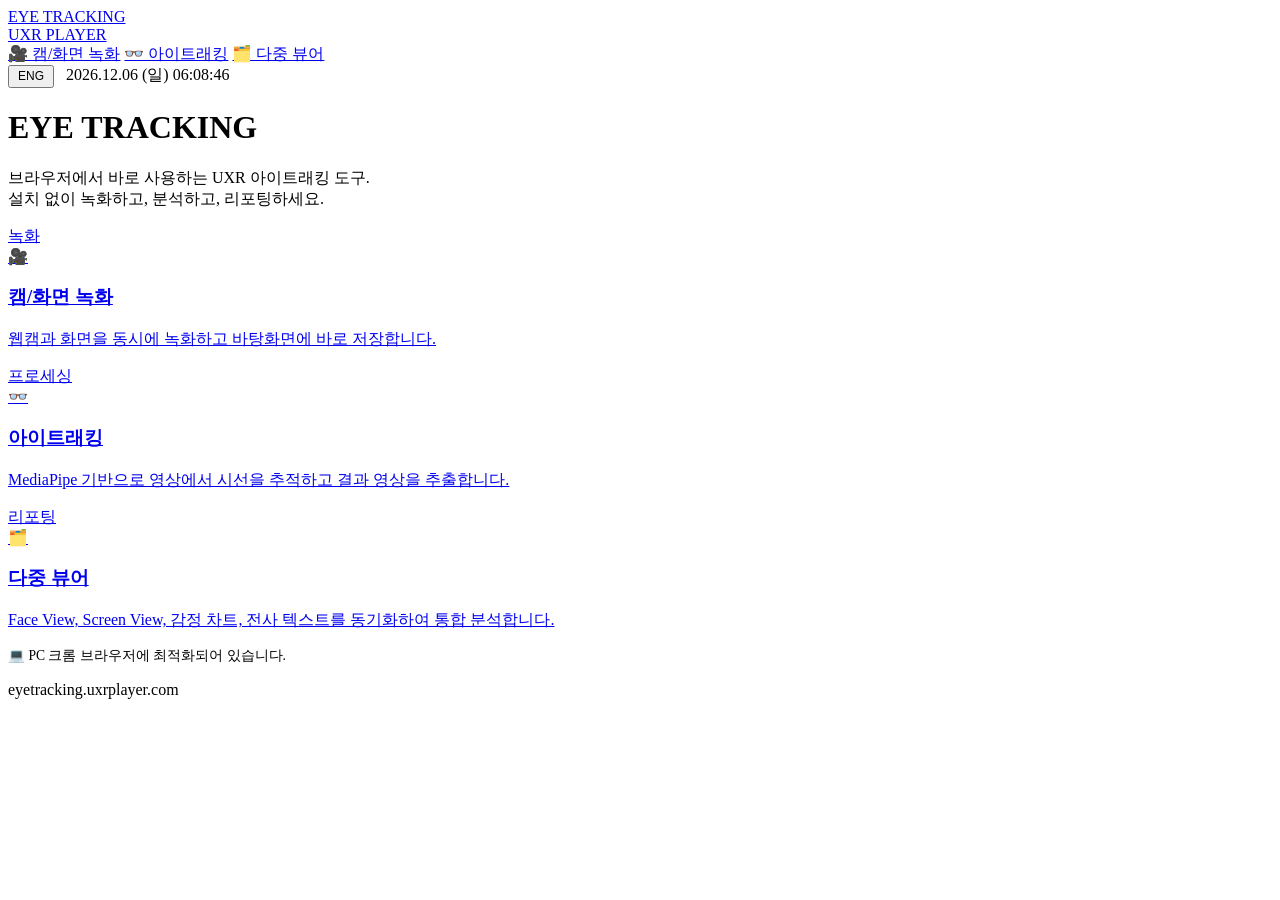
==== index.html @ 28422d71 "Add files via upload" ====
<!DOCTYPE html>
<html lang="ko">
<head>
    <meta charset="UTF-8">
    <meta name="viewport" content="width=device-width, initial-scale=1.0">
    <title>Free Web Browser Eye Tracking | 무료 웹 브라우저 아이트래킹 도구 - UXR Player</title>
    <meta name="description" content="Test eye tracking for free in your browser without installation. Record, analyze, and visualize UX research data instantly. 설치 없이 브라우저에서 무료로 아이트래킹을 테스트하세요. 웹캠 녹화, 시선 추적 분석, 다중 뷰어 시각화를 제공합니다.">
    <meta name="keywords" content="eye tracking, free eye tracking, UX research, browser eye tracking, webcam eye tracking, 아이트래킹, 무료 아이트래킹, 시선 추적, UX 리서치, 웹캠 시선 추적">
    <meta name="author" content="UXR Player">
    
    <!-- Open Graph / Facebook -->
    <meta property="og:type" content="website">
    <meta property="og:url" content="https://eyetracking.uxrplayer.com/">
    <meta property="og:title" content="Free Web Browser Eye Tracking | 무료 웹 브라우저 아이트래킹 도구">
    <meta property="og:description" content="Test eye tracking for free in your browser without installation. 설치 없이 웹브라우저에서 바로 아이트래킹을 무료로 테스트해 보세요.">
    <meta property="og:image" content="https://eyetracking.uxrplayer.com/static/og-image.jpg">

    <!-- Twitter -->
    <meta property="twitter:card" content="summary_large_image">
    <meta property="twitter:url" content="https://eyetracking.uxrplayer.com/">
    <meta property="twitter:title" content="Free Web Browser Eye Tracking | 무료 웹 브라우저 아이트래킹 도구">
    <meta property="twitter:description" content="Test eye tracking for free in your browser without installation. 설치 없이 웹브라우저에서 바로 아이트래킹을 무료로 테스트해 보세요.">
    <meta property="twitter:image" content="https://eyetracking.uxrplayer.com/static/og-image.jpg">
    <link rel="stylesheet" href="static/css/style.css">
    <link href="https://fonts.googleapis.com/css2?family=Inter:wght@400;500;600;700;800&display=swap" rel="stylesheet">
</head>
<body>

    <!-- Topbar Navigation -->
    <nav class="topbar-nav">
        <a href="index.html" class="topbar-logo">
            <div>
                <div class="logo-text">EYE TRACKING</div>
                <div class="logo-sub">UXR PLAYER</div>
            </div>
        </a>
        <div class="topbar-menu">
            <a href="record.html" data-i18n="🎥 캠/화면 녹화">🎥 캠/화면 녹화</a>
            <a href="eyetracking.html" data-i18n="👓 아이트래킹">👓 아이트래킹</a>
            <a href="viewer.html" data-i18n="🗂️ 다중 뷰어">🗂️ 다중 뷰어</a>
        </div>
        <div class="topbar-right">
            <button id="langToggle" class="btn outline" style="padding: 0.15rem 0.5rem; font-size: 0.75rem; min-width: 40px; margin-right: 8px;">ENG</button>
            <span class="currentTimeDisplay"></span>
        </div>
    </nav>

    <div class="layout-wrapper">
        <main class="main-content">
            <div class="landing-container">
                <div class="landing-hero">
                    <h1 data-i18n="EYE TRACKING">EYE TRACKING</h1>
                    <p data-i18n="landing_desc">브라우저에서 바로 사용하는 UXR 아이트래킹 도구.<br>설치 없이 녹화하고, 분석하고, 리포팅하세요.</p>
                </div>

                <div class="landing-cards">
                    <!-- 녹화 - 캠/화면 녹화 -->
                    <a href="record.html" class="landing-card" id="cardRecord">
                        <span class="card-category" data-i18n="녹화">녹화</span>
                        <div class="landing-card-icon recording">🎥</div>
                        <h3 data-i18n="캠/화면 녹화">캠/화면 녹화</h3>
                        <p data-i18n="record_desc">웹캠과 화면을 동시에 녹화하고 바탕화면에 바로 저장합니다.</p>
                    </a>

                    <!-- 프로세싱 - 아이트래킹 -->
                    <a href="eyetracking.html" class="landing-card" id="cardEyetracking">
                        <span class="card-category" data-i18n="프로세싱">프로세싱</span>
                        <div class="landing-card-icon processing">👓</div>
                        <h3 data-i18n="아이트래킹">아이트래킹</h3>
                        <p data-i18n="process_desc">MediaPipe 기반으로 영상에서 시선을 추적하고 결과 영상을 추출합니다.</p>
                    </a>

                    <!-- 리포팅 - 다중 뷰어 -->
                    <a href="viewer.html" class="landing-card" id="cardViewer">
                        <span class="card-category" data-i18n="리포팅">리포팅</span>
                        <div class="landing-card-icon reporting">🗂️</div>
                        <h3 data-i18n="다중 뷰어">다중 뷰어</h3>
                        <p data-i18n="viewer_desc">Face View, Screen View, 감정 차트, 전사 텍스트를 동기화하여 통합 분석합니다.</p>
                    </a>
                </div>

                <div class="landing-footer">
                    <p style="font-size: 0.85rem; color: var(--text-secondary); margin-bottom: 0.25rem;" data-i18n="footer_note">💻 PC 크롬 브라우저에 최적화되어 있습니다.</p>
                    <p>eyetracking.uxrplayer.com</p>
                </div>
            </div>
        </main>
    </div>

    <script src="static/js/i18n.js"></script>
    <script>
    // Clock
    function updateTime() {
        const now = new Date();
        const yyyy = now.getFullYear();
        const mm = String(now.getMonth() + 1).padStart(2, '0');
        const dd = String(now.getDate()).padStart(2, '0');
        const days = ['일', '월', '화', '수', '목', '금', '토'];
        const day = days[now.getDay()];
        const hh = String(now.getHours()).padStart(2, '0');
        const min = String(now.getMinutes()).padStart(2, '0');
        const ss = String(now.getSeconds()).padStart(2, '0');
        document.querySelectorAll('.currentTimeDisplay').forEach(el => {
            el.textContent = `${yyyy}.${mm}.${dd} (${day}) ${hh}:${min}:${ss}`;
        });
    }
    setInterval(updateTime, 1000);
    updateTime();
    </script>
</body>
</html>
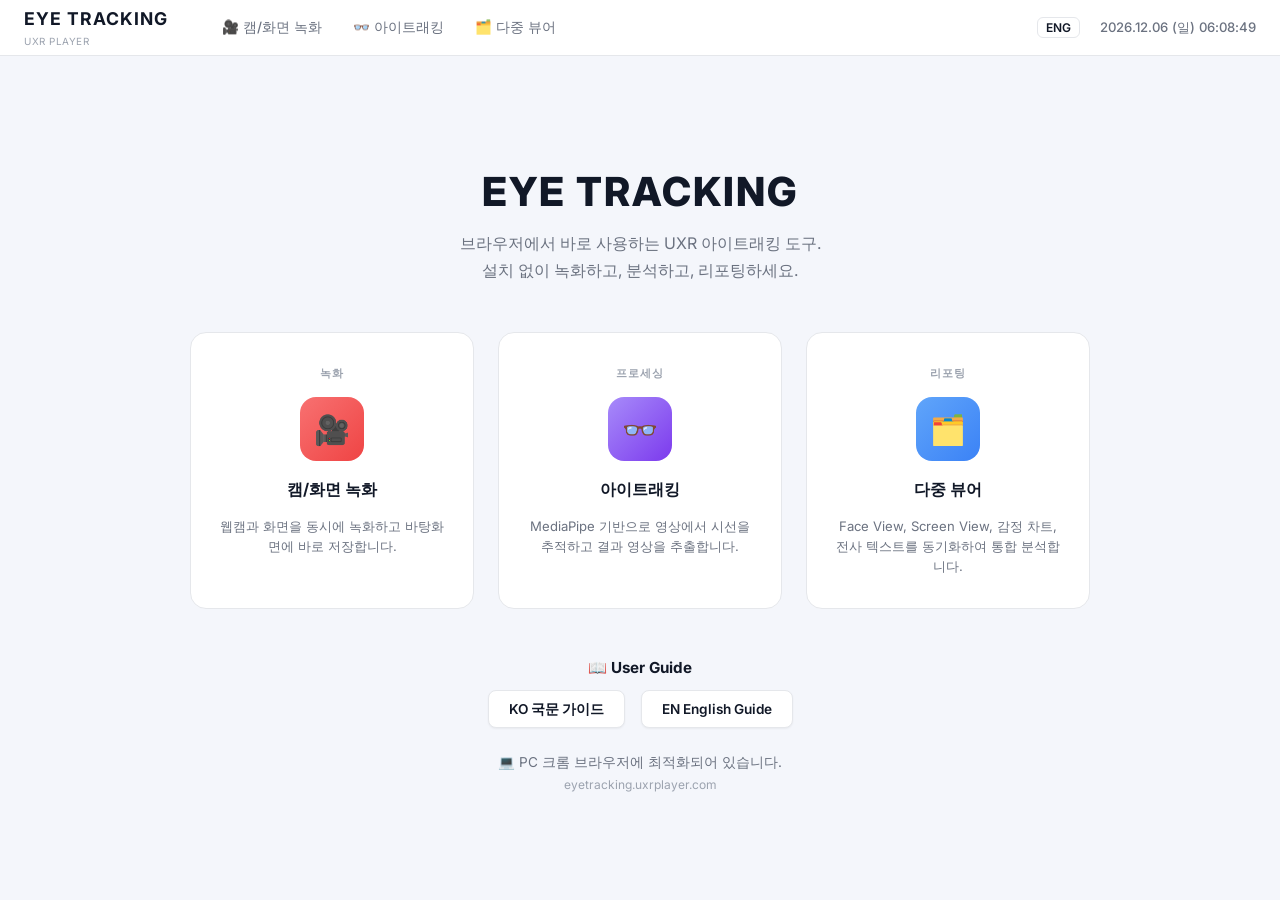
==== commit aa49e803: "Add User Guide and update index links" ====
--- a/index.html
+++ b/index.html
@@ -80,6 +80,13 @@
                 </div>
 
                 <div class="landing-footer">
+                    <div style="margin-bottom: 1.5rem;">
+                        <p style="font-size: 0.95rem; font-weight: 700; color: var(--text-primary); margin-bottom: 0.6rem;">📖 User Guide</p>
+                        <div style="display: flex; gap: 1rem; justify-content: center;">
+                            <a href="guide_ko.html" style="display: inline-flex; align-items: center; gap: 6px; padding: 0.5rem 1.25rem; background: #fff; border: 1px solid var(--border-color); border-radius: 8px; text-decoration: none; color: var(--text-primary); font-size: 0.85rem; font-weight: 600; transition: all 0.2s; box-shadow: var(--shadow-sm);" onmouseover="this.style.borderColor='#3b82f6';this.style.transform='translateY(-2px)'" onmouseout="this.style.borderColor='';this.style.transform=''">KO 국문 가이드</a>
+                            <a href="guide_en.html" style="display: inline-flex; align-items: center; gap: 6px; padding: 0.5rem 1.25rem; background: #fff; border: 1px solid var(--border-color); border-radius: 8px; text-decoration: none; color: var(--text-primary); font-size: 0.85rem; font-weight: 600; transition: all 0.2s; box-shadow: var(--shadow-sm);" onmouseover="this.style.borderColor='#3b82f6';this.style.transform='translateY(-2px)'" onmouseout="this.style.borderColor='';this.style.transform=''">EN English Guide</a>
+                        </div>
+                    </div>
                     <p style="font-size: 0.85rem; color: var(--text-secondary); margin-bottom: 0.25rem;" data-i18n="footer_note">💻 PC 크롬 브라우저에 최적화되어 있습니다.</p>
                     <p>eyetracking.uxrplayer.com</p>
                 </div>
--- a/static/css/style.css
+++ b/static/css/style.css
@@ -0,0 +1,819 @@
+/* Color Variables - Light Theme based on DRK CRM */
+:root {
+    --bg-app: #f4f6fb; /* Subtle grey-blue background */
+    --bg-sidebar: #ffffff;
+    --bg-card: #ffffff;
+    
+    --text-primary: #111827;
+    --text-secondary: #6b7280;
+    --text-light: #9ca3af;
+    
+    --accent-blue: #3b82f6;
+    --accent-blue-hover: #2563eb;
+    --action-dark: #1f2937; /* Very dark grayish blue, like the button in screenshot */
+    --action-dark-hover: #111827;
+    
+    --border-color: #e5e7eb;
+    --border-radius: 8px;
+    --shadow-sm: 0 1px 2px 0 rgba(0, 0, 0, 0.05);
+    
+    --sidebar-width: 250px;
+    --card-height: 350px;
+    --topbar-height: 56px;
+}
+
+* {
+    box-sizing: border-box;
+    margin: 0;
+    padding: 0;
+}
+
+body {
+    font-family: 'Inter', -apple-system, BlinkMacSystemFont, "Segoe UI", Roboto, sans-serif;
+    background-color: var(--bg-app);
+    color: var(--text-primary);
+    line-height: 1.5;
+    height: 100vh;
+    overflow: hidden;
+}
+
+/* ========== Topbar Navigation (replaces sidebar) ========== */
+.topbar-nav {
+    position: fixed;
+    top: 0;
+    left: 0;
+    right: 0;
+    height: var(--topbar-height);
+    background: #fff;
+    border-bottom: 1px solid var(--border-color);
+    display: flex;
+    align-items: center;
+    padding: 0 1.5rem;
+    z-index: 100;
+    gap: 1.5rem;
+}
+
+.topbar-logo {
+    display: flex;
+    align-items: center;
+    gap: 0.5rem;
+    text-decoration: none;
+    flex-shrink: 0;
+}
+
+.topbar-logo .logo-text {
+    font-size: 1.1rem;
+    font-weight: 700;
+    letter-spacing: 1px;
+    color: var(--text-primary);
+}
+
+.topbar-logo .logo-sub {
+    font-size: 0.62rem;
+    color: var(--text-light);
+    letter-spacing: 0.5px;
+    text-transform: uppercase;
+    margin-top: 1px;
+}
+
+.topbar-menu {
+    display: flex;
+    align-items: center;
+    gap: 0.25rem;
+    margin-left: 1rem;
+}
+
+.topbar-menu a {
+    display: flex;
+    align-items: center;
+    gap: 5px;
+    padding: 0.4rem 0.85rem;
+    color: var(--text-secondary);
+    text-decoration: none;
+    border-radius: 6px;
+    font-size: 0.85rem;
+    font-weight: 500;
+    transition: all 0.2s;
+    white-space: nowrap;
+}
+
+.topbar-menu a:hover {
+    background-color: #f3f4f6;
+    color: var(--text-primary);
+}
+
+.topbar-menu a.active {
+    background-color: #eff6ff;
+    color: var(--accent-blue);
+    font-weight: 600;
+}
+
+.topbar-right {
+    margin-left: auto;
+    display: flex;
+    align-items: center;
+    gap: 0.75rem;
+    font-size: 0.82rem;
+    color: var(--text-secondary);
+    font-weight: 500;
+}
+
+/* Layout with topbar */
+.layout-wrapper {
+    display: flex;
+    flex-direction: column;
+    height: 100vh;
+    padding-top: var(--topbar-height);
+}
+
+/* Main Content Area */
+.main-content {
+    flex: 1;
+    display: flex;
+    flex-direction: column;
+    min-width: 0;
+    overflow: hidden;
+}
+
+/* Dashboard Content */
+.dashboard-scroll-area {
+    flex: 1;
+    overflow-y: auto;
+    padding: 2rem;
+}
+
+.dashboard-container {
+    max-width: 1400px;
+    margin: 0 auto;
+}
+
+/* ========== Landing Page ========== */
+.landing-container {
+    display: flex;
+    flex-direction: column;
+    align-items: center;
+    justify-content: center;
+    min-height: calc(100vh - var(--topbar-height));
+    padding: 2rem;
+}
+
+.landing-hero {
+    text-align: center;
+    margin-bottom: 3rem;
+}
+
+.landing-hero h1 {
+    font-size: 2.5rem;
+    font-weight: 800;
+    color: var(--text-primary);
+    margin-bottom: 0.5rem;
+    letter-spacing: 2px;
+}
+
+.landing-hero p {
+    font-size: 1rem;
+    color: var(--text-secondary);
+    max-width: 500px;
+    margin: 0 auto;
+    line-height: 1.7;
+}
+
+.landing-cards {
+    display: grid;
+    grid-template-columns: repeat(3, 1fr);
+    gap: 1.5rem;
+    max-width: 900px;
+    width: 100%;
+}
+
+@media (max-width: 768px) {
+    .landing-cards {
+        grid-template-columns: 1fr;
+        max-width: 400px;
+    }
+    .landing-hero h1 {
+        font-size: 1.8rem;
+    }
+}
+
+.landing-card {
+    background: #fff;
+    border-radius: 16px;
+    border: 1px solid var(--border-color);
+    padding: 2rem 1.5rem;
+    text-align: center;
+    cursor: pointer;
+    transition: all 0.25s ease;
+    text-decoration: none;
+    color: inherit;
+    display: flex;
+    flex-direction: column;
+    align-items: center;
+    gap: 1rem;
+}
+
+.landing-card:hover {
+    box-shadow: 0 8px 30px rgba(0, 0, 0, 0.08);
+    transform: translateY(-4px);
+    border-color: var(--accent-blue);
+}
+
+.landing-card-icon {
+    width: 64px;
+    height: 64px;
+    border-radius: 16px;
+    display: flex;
+    align-items: center;
+    justify-content: center;
+    font-size: 1.8rem;
+}
+
+.landing-card-icon.reporting { background: linear-gradient(135deg, #60a5fa, #3b82f6); }
+.landing-card-icon.recording { background: linear-gradient(135deg, #f87171, #ef4444); }
+.landing-card-icon.processing { background: linear-gradient(135deg, #a78bfa, #7c3aed); }
+
+.landing-card h3 {
+    font-size: 1rem;
+    font-weight: 700;
+    margin: 0;
+}
+
+.landing-card p {
+    font-size: 0.82rem;
+    color: var(--text-secondary);
+    line-height: 1.5;
+    margin: 0;
+}
+
+.landing-card .card-category {
+    font-size: 0.68rem;
+    font-weight: 600;
+    text-transform: uppercase;
+    letter-spacing: 1px;
+    color: var(--text-light);
+}
+
+.landing-footer {
+    margin-top: 3rem;
+    font-size: 0.75rem;
+    color: var(--text-light);
+    text-align: center;
+}
+
+/* ========== Original Component Styles (preserved) ========== */
+
+/* Tabs Header */
+.top-nav {
+    background-color: var(--bg-card);
+    border-bottom: 1px solid var(--border-color);
+    padding: 0 2rem;
+    display: flex;
+    align-items: flex-end;
+    height: 60px;
+}
+
+.tabs {
+    display: flex;
+    gap: 2rem;
+}
+
+.tab {
+    background: none;
+    border: none;
+    padding: 1rem 0;
+    font-size: 1rem;
+    color: var(--text-secondary);
+    font-weight: 500;
+    cursor: pointer;
+    border-bottom: 3px solid transparent;
+}
+
+.tab:hover {
+    color: var(--text-primary);
+}
+
+.tab.active {
+    color: var(--text-primary);
+    border-bottom-color: var(--accent-blue);
+}
+
+/* Cards unifying design */
+.summary-card, .video-card, .controls-card, .graph-card, .transcript-card {
+    background-color: var(--bg-card);
+    border-radius: var(--border-radius);
+    border: 1px solid var(--border-color);
+    box-shadow: var(--shadow-sm);
+    padding: 1.5rem;
+}
+
+.summary-card {
+    margin-bottom: 1.5rem;
+    padding: 1rem 1.5rem;
+    background-color: #f8fafc;
+    border: 1px solid #e2e8f0;
+}
+
+.sidebar-status-box {
+    margin-top: 1rem;
+    padding: 1rem;
+    background-color: #f8fafc;
+    border: 1px solid #e2e8f0;
+    border-radius: var(--border-radius);
+}
+
+.status-badge {
+    display: inline-block;
+    padding: 0.25rem 0.6rem;
+    background-color: #e0e7ff;
+    color: #4f46e5;
+    border-radius: 999px;
+    font-size: 0.8rem;
+    font-weight: 600;
+    margin-bottom: 0.75rem;
+}
+
+.session-info {
+    font-size: 0.85rem;
+    color: var(--text-secondary);
+    line-height: 1.4;
+    display: block;
+}
+
+h3 {
+    font-size: 1rem;
+    color: var(--text-primary);
+    margin-bottom: 1rem;
+    font-weight: 600;
+}
+
+/* Video & Canvas Elements */
+.video-container {
+    flex: 1 1 0%;
+    position: relative;
+    width: 100%;
+    height: 100%;
+    min-height: 0;
+    background-color: #000;
+    border-radius: 6px;
+    overflow: hidden;
+}
+
+video {
+    width: 100%;
+    height: 100%;
+    object-fit: contain;
+    border-radius: 6px;
+    background-color: #000;
+    display: block;
+}
+
+.open-video-badge {
+    position: absolute;
+    top: 10px;
+    left: 10px;
+    background-color: rgba(0, 0, 0, 0.6);
+    color: white;
+    padding: 6px 12px;
+    border-radius: 6px;
+    font-size: 0.8rem;
+    font-weight: 500;
+    cursor: pointer;
+    z-index: 10;
+    border: 1px solid rgba(255,255,255,0.2);
+    backdrop-filter: blur(4px);
+    transition: all 0.2s;
+    opacity: 0.7;
+}
+
+.open-video-badge:hover {
+    opacity: 1;
+    background-color: rgba(0, 0, 0, 0.8);
+    transform: scale(1.05);
+}
+
+.controls-card {
+    display: flex;
+    flex-wrap: wrap;
+    align-items: center;
+    gap: 1.5rem;
+    margin-bottom: 0.25rem;
+    background-color: var(--bg-card);
+    border-radius: var(--border-radius);
+    border: 1px solid var(--border-color);
+    box-shadow: var(--shadow-sm);
+    padding: 0.4rem 1.25rem;
+}
+
+.controls-card .btn {
+    padding: 0.3rem 1rem;
+    font-size: 0.9rem;
+    white-space: nowrap;
+}
+
+.timeline-container {
+    flex: 1;
+    display: flex;
+    align-items: center;
+    gap: 1.5rem;
+    min-width: 200px;
+}
+
+input[type="range"] {
+    flex: 1;
+    accent-color: var(--accent-blue);
+    height: 4px;
+    border-radius: 2px;
+}
+
+.time-display {
+    font-family: monospace;
+    color: var(--text-secondary);
+    font-size: 0.9rem;
+    white-space: nowrap;
+}
+
+.height-control-container {
+    display: flex;
+    align-items: center;
+    gap: 0.75rem;
+    padding-left: 1rem;
+    border-left: 1px solid var(--border-color);
+    white-space: nowrap;
+}
+
+.height-control-container label {
+    font-size: 0.85rem;
+    color: var(--text-secondary);
+    font-weight: 500;
+}
+
+.height-slider {
+    width: 100px;
+    accent-color: var(--accent-blue);
+    height: 4px;
+    border-radius: 2px;
+}
+
+/* Grid Layout for Viewer */
+.quadrant-grid {
+    display: grid;
+    grid-template-columns: 1fr; /* Default Vertical Layout */
+    gap: 1.25rem;
+    margin-bottom: 1.5rem;
+}
+
+.quadrant-grid.horizontal-layout {
+    grid-template-columns: 1fr 1fr; /* Horizontal Layout Toggle */
+}
+
+.draggable-card {
+    background-color: var(--bg-card);
+    border-radius: var(--border-radius);
+    border: 1px solid var(--border-color);
+    box-shadow: var(--shadow-sm);
+    padding: 1.25rem;
+    display: flex;
+    flex-direction: column;
+    height: var(--card-height);
+}
+
+.draggable-card.dragging {
+    opacity: 0.5;
+    border: 2px dashed var(--accent-blue);
+}
+
+.draggable-card.drag-over {
+    border: 2px dashed var(--accent-blue);
+    background-color: #eff6ff;
+}
+
+.drag-header {
+    display: flex;
+    justify-content: space-between;
+    align-items: center;
+    margin-bottom: 1rem;
+    cursor: grab;
+}
+
+.header-actions {
+    display: flex;
+    align-items: center;
+    gap: 0.75rem;
+}
+
+.delete-widget {
+    cursor: pointer;
+    font-size: 1.1rem;
+    opacity: 0.4;
+    transition: opacity 0.2s, transform 0.2s;
+}
+
+.delete-widget:hover {
+    opacity: 1;
+    transform: scale(1.1);
+}
+
+.drag-header:active {
+    cursor: grabbing;
+}
+
+.drag-header h3 {
+    margin-bottom: 0;
+}
+
+.drag-handle {
+    color: var(--text-light);
+    font-size: 1.2rem;
+    line-height: 1;
+    user-select: none;
+}
+
+.drag-handle:hover {
+    color: var(--text-secondary);
+}
+
+.chart-wrapper {
+    flex: 1 1 0%;
+    position: relative;
+    width: 100%;
+    height: 100%;
+    min-height: 0;
+}
+
+.transcript-box {
+    flex: 1 1 0%;
+    height: 100%;
+    min-height: 0;
+    overflow-y: auto;
+    background-color: #f9fafb;
+    padding: 1rem;
+    border-radius: 6px;
+    border: 1px solid var(--border-color);
+}
+
+/* Add Widget Card */
+.add-widget-card {
+    border: 2px dashed var(--text-light);
+    border-radius: var(--border-radius);
+    display: flex;
+    flex-direction: column;
+    justify-content: center;
+    align-items: center;
+    cursor: pointer;
+    height: var(--card-height);
+    background-color: transparent;
+    transition: all 0.2s;
+    color: var(--text-secondary);
+}
+
+.add-widget-card:hover {
+    border-color: var(--accent-blue);
+    background-color: rgba(59, 130, 246, 0.05);
+    color: var(--accent-blue);
+}
+
+.add-widget-card .add-icon {
+    font-size: 3rem;
+    font-weight: 300;
+    margin-bottom: 0.5rem;
+    line-height: 1;
+}
+
+.bio-section, .biometrics-section {
+    display: grid;
+    grid-template-columns: 1fr 1fr;
+    gap: 1.5rem;
+    margin-bottom: 2rem;
+}
+
+.bio-card {
+    background-color: var(--bg-card);
+    border-radius: var(--border-radius);
+    border: 1px solid var(--border-color);
+    box-shadow: var(--shadow-sm);
+    padding: 1.25rem;
+    display: flex;
+    flex-direction: column;
+    height: var(--card-height);
+}
+
+.bio-wrapper {
+    flex: 1 1 0%;
+    height: 100%;
+    position: relative;
+    width: 100%;
+    min-height: 0;
+}
+
+.placeholder-text {
+    color: var(--text-secondary);
+    font-size: 0.95rem;
+}
+
+/* Buttons */
+.btn {
+    padding: 0.6rem 1.25rem;
+    border: none;
+    border-radius: 6px;
+    font-weight: 600;
+    font-size: 0.95rem;
+    cursor: pointer;
+    transition: all 0.2s;
+    font-family: inherit;
+}
+
+.btn.dark-action {
+    background-color: var(--action-dark);
+    color: #ffffff;
+}
+
+.btn.dark-action:hover {
+    background-color: var(--action-dark-hover);
+}
+
+.btn.outline {
+    background-color: transparent;
+    border: 1px solid var(--border-color);
+    color: var(--text-primary);
+}
+
+.btn.outline:hover {
+    background-color: #f3f4f6;
+    border-color: #d1d5db;
+}
+
+.full-width {
+    width: 100%;
+}
+
+/* Modal */
+.modal {
+    position: fixed;
+    inset: 0;
+    background-color: rgba(17, 24, 39, 0.5);
+    backdrop-filter: blur(2px);
+    display: flex;
+    justify-content: center;
+    align-items: center;
+    z-index: 100;
+}
+
+.modal.hidden {
+    display: none;
+}
+
+.modal-content {
+    background-color: var(--bg-card);
+    padding: 2.5rem;
+    border-radius: 12px;
+    width: 100%;
+    max-width: 500px;
+    box-shadow: 0 20px 25px -5px rgba(0, 0, 0, 0.1), 0 10px 10px -5px rgba(0, 0, 0, 0.04);
+}
+
+.modal-title {
+    font-size: 1.25rem;
+    margin-bottom: 2rem;
+    color: var(--text-primary);
+    font-weight: 700;
+}
+
+.close-btn {
+    position: absolute;
+    top: 1.5rem;
+    right: 1.5rem;
+    font-size: 1.5rem;
+    cursor: pointer;
+    color: var(--text-light);
+    line-height: 1;
+}
+
+.close-btn:hover {
+    color: var(--text-primary);
+}
+
+.form-group {
+    margin-bottom: 1.5rem;
+}
+
+.form-group label {
+    display: block;
+    margin-bottom: 0.5rem;
+    font-size: 0.9rem;
+    color: var(--text-secondary);
+    font-weight: 500;
+}
+
+.file-input {
+    width: 100%;
+    padding: 0.75rem;
+    background-color: #f9fafb;
+    border: 1px solid var(--border-color);
+    border-radius: 6px;
+    color: var(--text-primary);
+    font-size: 0.9rem;
+}
+
+.file-input:focus {
+    outline: none;
+    border-color: var(--accent-blue);
+    background-color: #ffffff;
+}
+
+/* ---------- Global Toast Notifications ---------- */
+#globalToastContainer {
+    position: fixed;
+    top: 16px;
+    right: 16px;
+    z-index: 10000;
+    display: flex;
+    flex-direction: column;
+    gap: 8px;
+    pointer-events: none;
+}
+
+.global-toast {
+    pointer-events: auto;
+    padding: 10px 18px;
+    border-radius: 10px;
+    font-size: 0.82rem;
+    font-weight: 600;
+    font-family: 'Inter', sans-serif;
+    line-height: 1.5;
+    max-width: 420px;
+    box-shadow: 0 8px 24px rgba(0, 0, 0, 0.12);
+    backdrop-filter: blur(12px);
+    opacity: 0;
+    transform: translateX(100%);
+    transition: opacity 0.35s ease, transform 0.35s ease;
+}
+
+.global-toast.toast-visible {
+    opacity: 1;
+    transform: translateX(0);
+}
+
+.global-toast.toast-exit {
+    opacity: 0;
+    transform: translateX(100%);
+}
+
+.toast-success {
+    background: rgba(240, 253, 244, 0.95);
+    color: #15803d;
+    border: 1px solid rgba(34, 197, 94, 0.3);
+}
+
+.toast-error {
+    background: rgba(254, 242, 242, 0.95);
+    color: #b91c1c;
+    border: 1px solid rgba(239, 68, 68, 0.3);
+}
+
+.toast-warning {
+    background: rgba(254, 252, 232, 0.95);
+    color: #a16207;
+    border: 1px solid rgba(234, 179, 8, 0.3);
+}
+
+/* ========== Responsive ========== */
+@media (max-width: 768px) {
+    .topbar-nav {
+        padding: 0.5rem 0.75rem;
+        gap: 0.5rem;
+        height: 64px;
+        align-items: flex-start;
+        position: relative;
+    }
+    .topbar-menu {
+        margin-top: 4px;
+    }
+    .topbar-menu a {
+        padding: 0.35rem 0.4rem;
+        font-size: 0.75rem;
+    }
+    .topbar-logo .logo-text {
+        font-size: 0.95rem;
+        margin-top: 2px;
+    }
+    .topbar-logo .logo-sub {
+        display: none;
+    }
+    .currentTimeDisplay {
+        display: none;
+    }
+    .topbar-right {
+        position: absolute;
+        left: 0.75rem;
+        bottom: 6px;
+    }
+    #langToggle {
+        padding: 0.1rem 0.4rem !important;
+        font-size: 0.65rem !important;
+        min-width: auto !important;
+        margin: 0 !important;
+    }
+    .quadrant-grid, .quadrant-grid.horizontal-layout {
+        grid-template-columns: 1fr;
+    }
+}
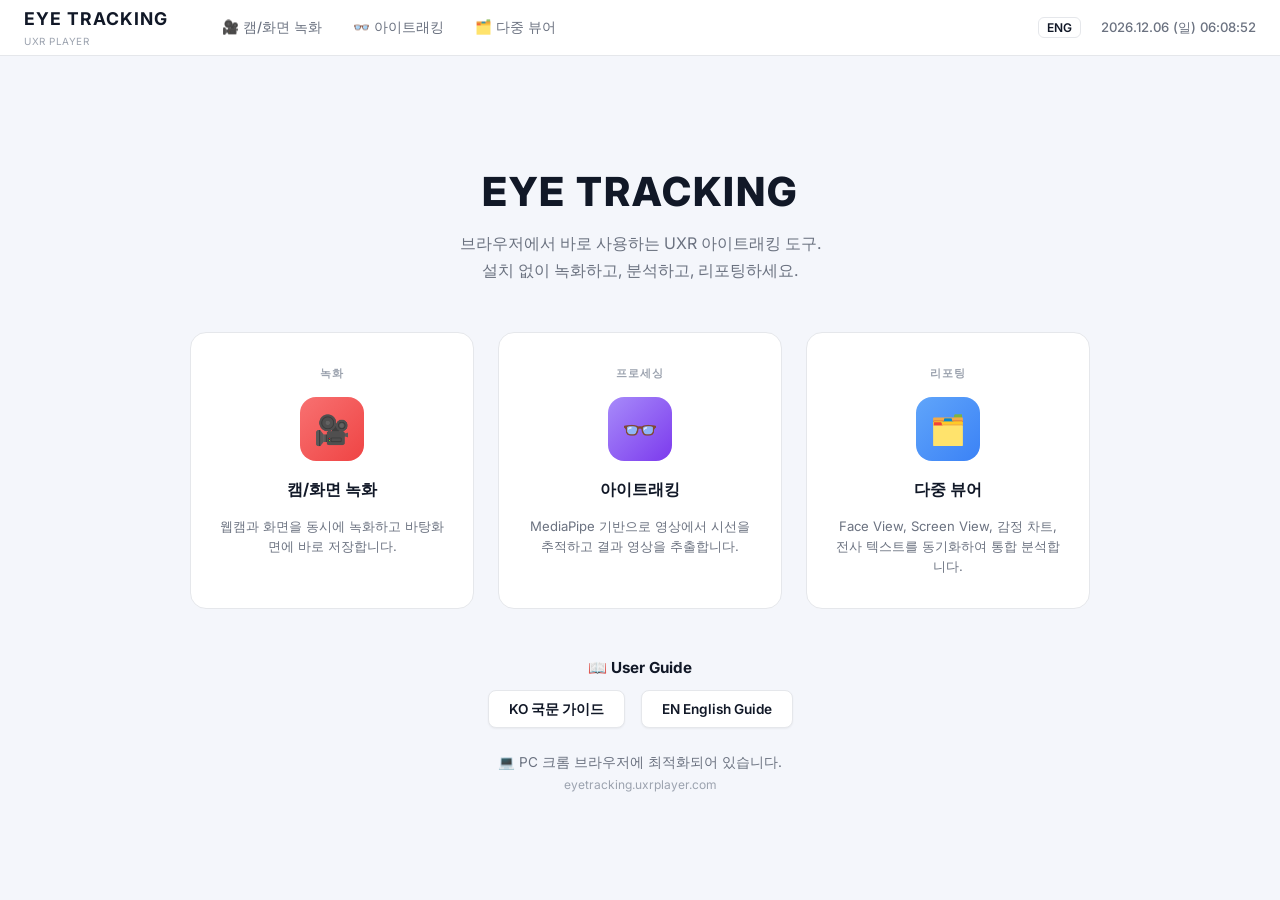
==== commit f7ac7ace: "Optimize SEO for UX research students and researchers" ====
--- a/index.html
+++ b/index.html
@@ -4,8 +4,8 @@
     <meta charset="UTF-8">
     <meta name="viewport" content="width=device-width, initial-scale=1.0">
     <title>Free Web Browser Eye Tracking | 무료 웹 브라우저 아이트래킹 도구 - UXR Player</title>
-    <meta name="description" content="Test eye tracking for free in your browser without installation. Record, analyze, and visualize UX research data instantly. 설치 없이 브라우저에서 무료로 아이트래킹을 테스트하세요. 웹캠 녹화, 시선 추적 분석, 다중 뷰어 시각화를 제공합니다.">
-    <meta name="keywords" content="eye tracking, free eye tracking, UX research, browser eye tracking, webcam eye tracking, 아이트래킹, 무료 아이트래킹, 시선 추적, UX 리서치, 웹캠 시선 추적">
+    <meta name="description" content="Test eye tracking for free in your browser without installation. Record, analyze, and visualize UX research data instantly. 설치 없이 브라우저에서 무료로 아이트래킹을 테스트하세요. 학생과 리서처를 위한 웹캠 기반 UX 리서치 도구.">
+    <meta name="keywords" content="eye tracking, free eye tracking, UX research, UX researcher, UX research students, user research, browser eye tracking, 아이트래킹, 무료 아이트래킹, 시선 추적, UX 리서치, 유저 리서치, UX 리서처, 사용자 조사, 웹캠 시선 추적">
     <meta name="author" content="UXR Player">
     
     <!-- Open Graph / Facebook -->
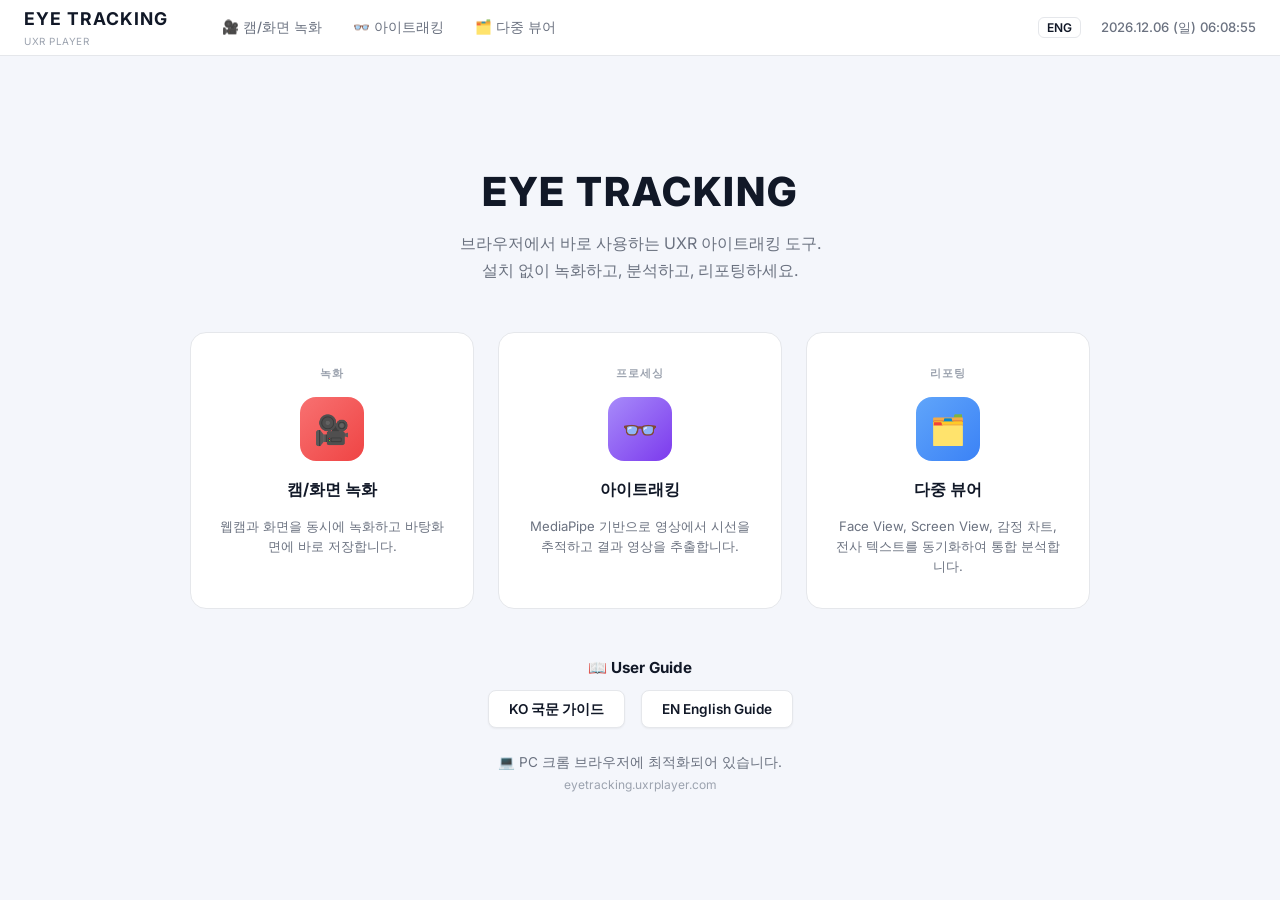
==== commit 9d2181c1: "Add Google Analytics tracking code" ====
--- a/index.html
+++ b/index.html
@@ -23,6 +23,16 @@
     <meta property="twitter:image" content="https://eyetracking.uxrplayer.com/static/og-image.jpg">
     <link rel="stylesheet" href="static/css/style.css">
     <link href="https://fonts.googleapis.com/css2?family=Inter:wght@400;500;600;700;800&display=swap" rel="stylesheet">
+    
+    <!-- Google tag (gtag.js) -->
+    <script async src="https://www.googletagmanager.com/gtag/js?id=G-B9TVBF44ZR"></script>
+    <script>
+      window.dataLayer = window.dataLayer || [];
+      function gtag(){dataLayer.push(arguments);}
+      gtag('js', new Date());
+
+      gtag('config', 'G-B9TVBF44ZR');
+    </script>
 </head>
 <body>
 
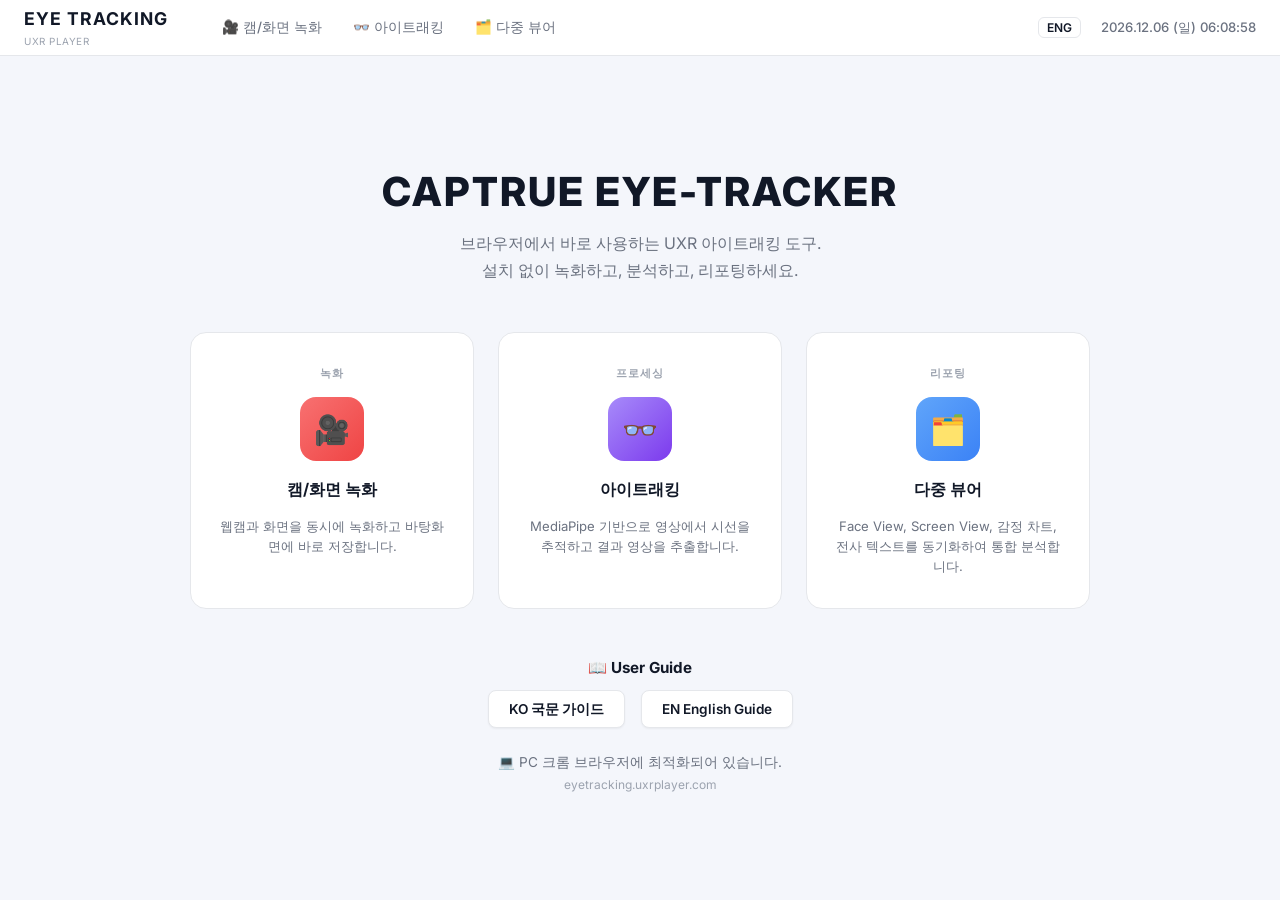
==== commit 14418f1f: "Rebrand to CAPTRUE EYE-TRACKER: update hero text, SEO meta, OG/Twitter tags, i18n" ====
--- a/index.html
+++ b/index.html
@@ -3,7 +3,7 @@
 <head>
     <meta charset="UTF-8">
     <meta name="viewport" content="width=device-width, initial-scale=1.0">
-    <title>Free Web Browser Eye Tracking | 무료 웹 브라우저 아이트래킹 도구 - UXR Player</title>
+    <title>CAPTRUE EYE-TRACKER | Free Web Browser Eye Tracking | 무료 웹 브라우저 아이트래킹 도구 - UXR Player</title>
     <meta name="description" content="Test eye tracking for free in your browser without installation. Record, analyze, and visualize UX research data instantly. 설치 없이 브라우저에서 무료로 아이트래킹을 테스트하세요. 학생과 리서처를 위한 웹캠 기반 UX 리서치 도구.">
     <meta name="keywords" content="eye tracking, free eye tracking, UX research, UX researcher, UX research students, user research, browser eye tracking, 아이트래킹, 무료 아이트래킹, 시선 추적, UX 리서치, 유저 리서치, UX 리서처, 사용자 조사, 웹캠 시선 추적">
     <meta name="author" content="UXR Player">
@@ -11,14 +11,14 @@
     <!-- Open Graph / Facebook -->
     <meta property="og:type" content="website">
     <meta property="og:url" content="https://eyetracking.uxrplayer.com/">
-    <meta property="og:title" content="Free Web Browser Eye Tracking | 무료 웹 브라우저 아이트래킹 도구">
+    <meta property="og:title" content="CAPTRUE EYE-TRACKER | Free Web Browser Eye Tracking | 무료 웹 브라우저 아이트래킹 도구">
     <meta property="og:description" content="Test eye tracking for free in your browser without installation. 설치 없이 웹브라우저에서 바로 아이트래킹을 무료로 테스트해 보세요.">
     <meta property="og:image" content="https://eyetracking.uxrplayer.com/static/og-image.jpg">
 
     <!-- Twitter -->
     <meta property="twitter:card" content="summary_large_image">
     <meta property="twitter:url" content="https://eyetracking.uxrplayer.com/">
-    <meta property="twitter:title" content="Free Web Browser Eye Tracking | 무료 웹 브라우저 아이트래킹 도구">
+    <meta property="twitter:title" content="CAPTRUE EYE-TRACKER | Free Web Browser Eye Tracking | 무료 웹 브라우저 아이트래킹 도구">
     <meta property="twitter:description" content="Test eye tracking for free in your browser without installation. 설치 없이 웹브라우저에서 바로 아이트래킹을 무료로 테스트해 보세요.">
     <meta property="twitter:image" content="https://eyetracking.uxrplayer.com/static/og-image.jpg">
     <link rel="stylesheet" href="static/css/style.css">
@@ -59,7 +59,7 @@
         <main class="main-content">
             <div class="landing-container">
                 <div class="landing-hero">
-                    <h1 data-i18n="EYE TRACKING">EYE TRACKING</h1>
+                    <h1 data-i18n="CAPTRUE EYE-TRACKER">CAPTRUE EYE-TRACKER</h1>
                     <p data-i18n="landing_desc">브라우저에서 바로 사용하는 UXR 아이트래킹 도구.<br>설치 없이 녹화하고, 분석하고, 리포팅하세요.</p>
                 </div>
 
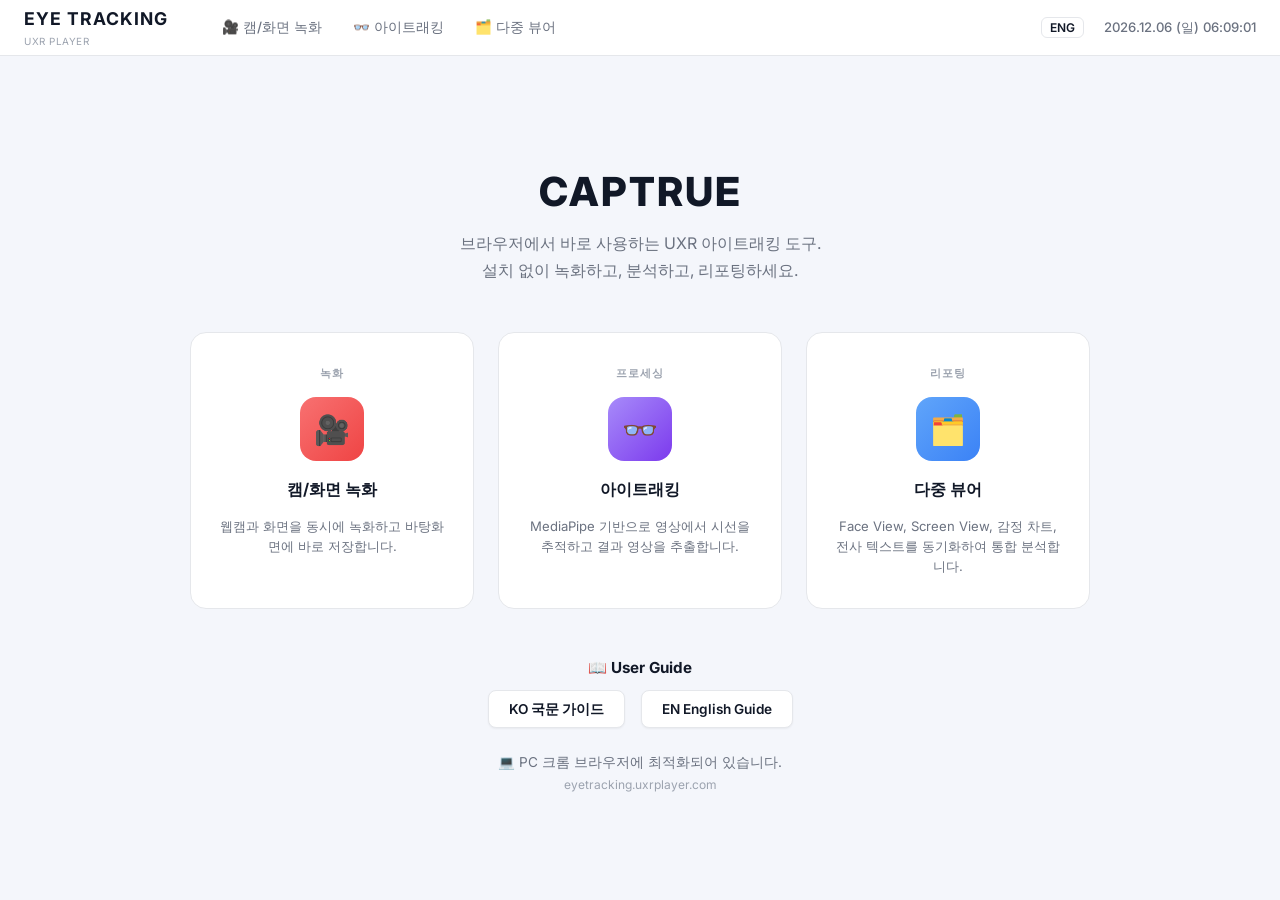
==== commit 8cf0e261: "Rebrand: CAPTRUE EYE-TRACKER -> CAPTRUE" ====
--- a/index.html
+++ b/index.html
@@ -3,7 +3,7 @@
 <head>
     <meta charset="UTF-8">
     <meta name="viewport" content="width=device-width, initial-scale=1.0">
-    <title>CAPTRUE EYE-TRACKER | Free Web Browser Eye Tracking | 무료 웹 브라우저 아이트래킹 도구 - UXR Player</title>
+    <title>CAPTRUE | Free Web Browser Eye Tracking | 무료 웹 브라우저 아이트래킹 도구 - UXR Player</title>
     <meta name="description" content="Test eye tracking for free in your browser without installation. Record, analyze, and visualize UX research data instantly. 설치 없이 브라우저에서 무료로 아이트래킹을 테스트하세요. 학생과 리서처를 위한 웹캠 기반 UX 리서치 도구.">
     <meta name="keywords" content="eye tracking, free eye tracking, UX research, UX researcher, UX research students, user research, browser eye tracking, 아이트래킹, 무료 아이트래킹, 시선 추적, UX 리서치, 유저 리서치, UX 리서처, 사용자 조사, 웹캠 시선 추적">
     <meta name="author" content="UXR Player">
@@ -11,14 +11,14 @@
     <!-- Open Graph / Facebook -->
     <meta property="og:type" content="website">
     <meta property="og:url" content="https://eyetracking.uxrplayer.com/">
-    <meta property="og:title" content="CAPTRUE EYE-TRACKER | Free Web Browser Eye Tracking | 무료 웹 브라우저 아이트래킹 도구">
+    <meta property="og:title" content="CAPTRUE | Free Web Browser Eye Tracking | 무료 웹 브라우저 아이트래킹 도구">
     <meta property="og:description" content="Test eye tracking for free in your browser without installation. 설치 없이 웹브라우저에서 바로 아이트래킹을 무료로 테스트해 보세요.">
     <meta property="og:image" content="https://eyetracking.uxrplayer.com/static/og-image.jpg">
 
     <!-- Twitter -->
     <meta property="twitter:card" content="summary_large_image">
     <meta property="twitter:url" content="https://eyetracking.uxrplayer.com/">
-    <meta property="twitter:title" content="CAPTRUE EYE-TRACKER | Free Web Browser Eye Tracking | 무료 웹 브라우저 아이트래킹 도구">
+    <meta property="twitter:title" content="CAPTRUE | Free Web Browser Eye Tracking | 무료 웹 브라우저 아이트래킹 도구">
     <meta property="twitter:description" content="Test eye tracking for free in your browser without installation. 설치 없이 웹브라우저에서 바로 아이트래킹을 무료로 테스트해 보세요.">
     <meta property="twitter:image" content="https://eyetracking.uxrplayer.com/static/og-image.jpg">
     <link rel="stylesheet" href="static/css/style.css">
@@ -59,7 +59,7 @@
         <main class="main-content">
             <div class="landing-container">
                 <div class="landing-hero">
-                    <h1 data-i18n="CAPTRUE EYE-TRACKER">CAPTRUE EYE-TRACKER</h1>
+                    <h1 data-i18n="CAPTRUE">CAPTRUE</h1>
                     <p data-i18n="landing_desc">브라우저에서 바로 사용하는 UXR 아이트래킹 도구.<br>설치 없이 녹화하고, 분석하고, 리포팅하세요.</p>
                 </div>
 
